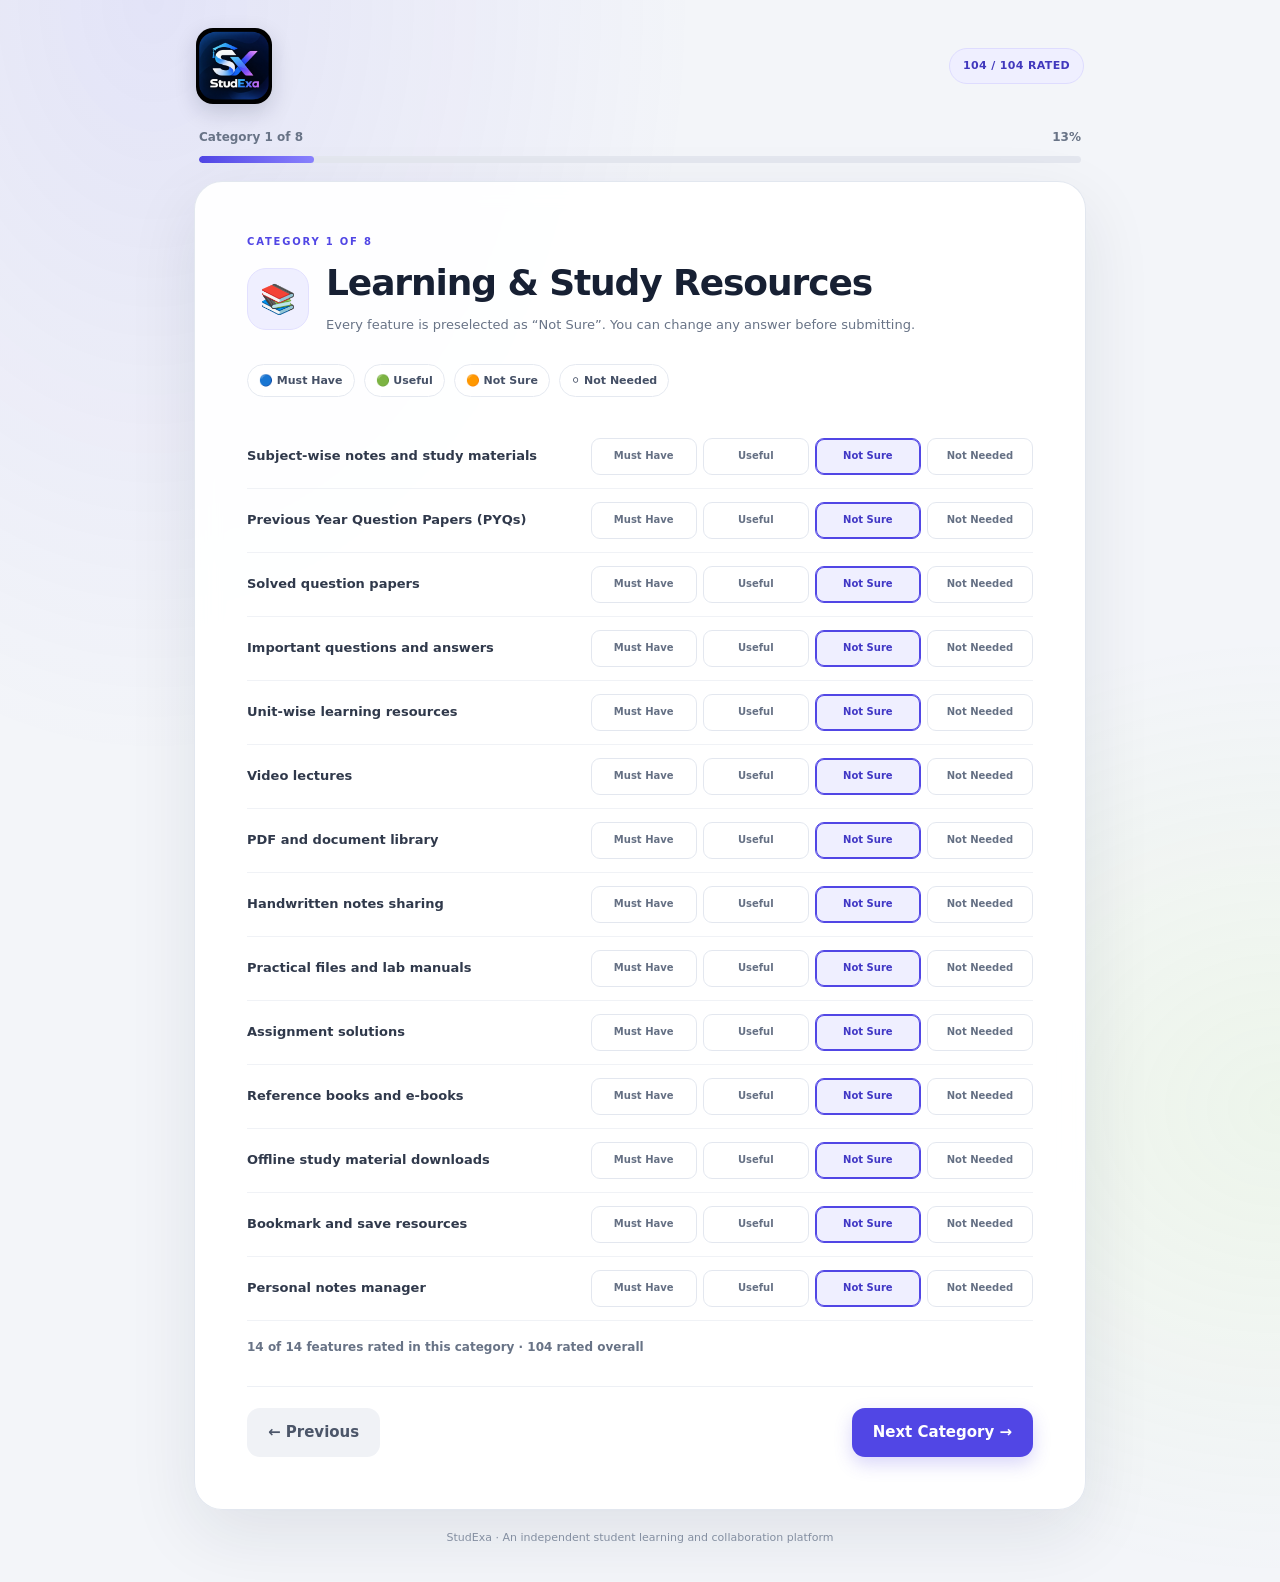
==== feedback.html @ 73abe50e "Add files via upload" ====
<!DOCTYPE html>
<html lang="en">
<head>
<meta charset="UTF-8">
<meta name="viewport" content="width=device-width, initial-scale=1">
<meta name="theme-color" content="#171a35">
<title>StudExa | Feature Wishlist</title>
<style>
:root{
  --bg:#f3f5f9;--surface:#fff;--ink:#172033;--muted:#687386;--line:#e5e9f0;
  --brand:#5146e5;--brand-dark:#3e35c7;--brand-soft:#efefff;--accent:#b8f36b;
  --success:#167653;--shadow:0 24px 70px rgba(23,32,51,.09);
}
*{box-sizing:border-box}
html{min-height:100%;background:var(--bg)}
body{margin:0;min-height:100vh;color:var(--ink);font:15px/1.55 Inter,ui-sans-serif,system-ui,-apple-system,BlinkMacSystemFont,"Segoe UI",sans-serif;background:radial-gradient(ellipse at 12% 0%,rgba(81,70,229,.10),transparent 34%),radial-gradient(ellipse at 100% 70%,rgba(184,243,107,.10),transparent 30%),var(--bg)}
button,textarea,select{font:inherit}
.shell{max-width:940px;margin:0 auto;padding:28px 24px 36px;min-height:100vh;display:flex;flex-direction:column}
.top{display:flex;align-items:center;justify-content:space-between;margin:0 2px 24px}
.brand{display:flex;align-items:center;gap:12px;font-weight:850;letter-spacing:-.5px;font-size:19px}
.brand-logo{display:block;width:76px;height:76px;object-fit:contain;border-radius:17px;box-shadow:0 8px 22px rgba(8,18,55,.16)}
.top-tag{font-size:11px;color:#4138bd;background:var(--brand-soft);border:1px solid #dedcff;padding:8px 13px;border-radius:999px;font-weight:850;letter-spacing:.35px}
.progress-wrap{margin:0 2px 18px;padding:0 3px}
.progress-meta{display:flex;justify-content:space-between;color:var(--muted);font-size:12px;font-weight:700;margin-bottom:9px}
.track{height:7px;background:#e4e7ef;border-radius:30px;overflow:hidden}
.fill{height:100%;width:0;background:linear-gradient(90deg,var(--brand),#8a82ff);border-radius:30px;transition:width .3s ease}
.card{background:rgba(255,255,255,.94);border:1px solid rgba(225,230,239,.95);border-radius:28px;padding:clamp(25px,5vw,52px);box-shadow:var(--shadow);flex:1;min-height:520px;backdrop-filter:blur(12px)}
.kicker{font-size:10px;letter-spacing:1.8px;text-transform:uppercase;color:var(--brand);font-weight:900;margin-bottom:14px}
h1{font-size:clamp(34px,6vw,54px);letter-spacing:-2px;line-height:1.04;margin:0 0 17px;max-width:620px}
h2{font-size:clamp(25px,4vw,36px);letter-spacing:-1.1px;line-height:1.12;margin:0 0 12px;max-width:680px}
p{color:var(--muted);margin:0;max-width:690px}
.welcome-art{margin:36px 0 28px;display:grid;grid-template-columns:repeat(3,1fr);gap:13px}
.art-tile{background:linear-gradient(145deg,#f8f8ff,#f0f0ff);border:1px solid #e6e5ff;border-radius:20px;padding:24px 12px;text-align:left;min-height:118px;display:flex;flex-direction:column;justify-content:space-between}
.art-tile span{font-size:30px;display:block}
.art-tile b{font-size:13px;color:#39358d;letter-spacing:.1px}
.note{font-size:12px;color:#596579;background:#f7f8fb;border:1px solid #e9edf3;border-radius:15px;padding:14px 16px;margin-top:22px}
.category-head{display:flex;align-items:center;gap:17px;margin-bottom:28px}
.category-icon{width:62px;height:62px;border-radius:19px;background:var(--brand-soft);display:grid;place-items:center;font-size:29px;flex:none;border:1px solid #e2e0ff}
.category-head .kicker{margin-bottom:6px}
.category-head p{font-size:13px}
.options{display:grid;grid-template-columns:1fr 1fr;gap:11px}
.option{display:flex;align-items:flex-start;gap:12px;border:1px solid var(--line);border-radius:15px;padding:15px 14px;min-height:62px;cursor:pointer;transition:border-color .16s,background .16s,transform .16s,box-shadow .16s;background:#fff}
.option:hover{border-color:#bcb7ff;background:#fbfbff;transform:translateY(-1px)}
.option.selected{border-color:var(--brand);background:#f4f3ff;box-shadow:inset 0 0 0 1px rgba(81,70,229,.08)}
.option input{appearance:none;width:19px;height:19px;border:1.6px solid #c4cad6;border-radius:6px;margin:1px 0 0;flex:none;display:grid;place-items:center;background:#fff}
.option input:checked{background:var(--brand);border-color:var(--brand)}
.option input:checked:after{content:"✓";font-size:13px;color:white;font-weight:950}
.option span{font-size:13px;font-weight:650;color:#30394b;line-height:1.4}
.option.selected span{color:#3932a5}
.selection-info{font-size:12px;color:var(--muted);margin-top:17px;font-weight:700}
textarea{width:100%;min-height:165px;border:1px solid var(--line);border-radius:16px;padding:16px;resize:vertical;outline:none;color:var(--ink);margin-top:20px;background:#fcfcfe}
textarea:focus,.choice-select:focus{border-color:#aaa4ff;box-shadow:0 0 0 4px rgba(81,70,229,.10)}
.nav{display:flex;justify-content:space-between;gap:12px;margin-top:30px;padding-top:21px;border-top:1px solid #edf0f5}
.btn{border:0;border-radius:13px;padding:13px 21px;font-weight:800;cursor:pointer;transition:transform .16s,background .16s,box-shadow .16s}
.btn:disabled{opacity:.45;cursor:not-allowed}
.btn:not(:disabled):active{transform:scale(.98)}
.back{background:#f0f2f6;color:#4c5669}
.back:hover{background:#e7eaf1}
.next{background:var(--brand);color:white;box-shadow:0 7px 18px rgba(81,70,229,.22)}
.next:hover{background:var(--brand-dark);box-shadow:0 9px 22px rgba(81,70,229,.28)}
.summary-list{display:grid;gap:13px;margin-top:22px}
.summary-group{border:1px solid var(--line);border-radius:16px;padding:16px 17px;background:#fff}
.summary-group h3{font-size:13px;margin:0 0 8px;color:#202b40}
.summary-group p{font-size:12px;color:#586477;line-height:1.65}
.empty{font-size:13px;color:#9299a8;font-style:italic}
.success{display:none;margin-top:15px;padding:12px;border-radius:11px;background:#eaf7f0;color:var(--success);font-size:13px}
.footer{text-align:center;font-size:11px;color:#8a94a6;padding:19px 5px 0}
.choice-select{width:100%;border:1px solid var(--line);border-radius:12px;padding:10px 12px;background:#fff;color:var(--ink);font:inherit;outline:none}
.priority-list{display:grid;gap:10px;margin-top:22px}
.priority-row{border:1px solid var(--line);border-radius:15px;padding:13px 14px;display:grid;grid-template-columns:1fr 170px;gap:14px;align-items:center;background:#fff}
.priority-row span{font-size:13px;font-weight:700;color:#30394b}
.small-help{font-size:12px;color:var(--muted);margin-top:10px}
.submit-status{font-size:13px;margin-top:14px;color:var(--muted)}
.submit-status.error{color:#b42318}
.submit-status.ok{color:var(--success)}
@media(max-width:680px){
 .shell{padding:16px 13px 24px}
 .top{margin-bottom:18px}
 .brand{font-size:17px}
 .brand-logo{width:66px;height:66px;border-radius:15px}
 .card{padding:25px 19px;border-radius:22px;min-height:unset}
 .options{grid-template-columns:1fr;gap:9px}
 .option{padding:14px 13px;min-height:54px}
 .welcome-art{gap:8px;margin:27px 0 22px}
 .art-tile{padding:14px 12px;min-height:95px;border-radius:15px}
 .art-tile span{font-size:25px}
 .art-tile b{font-size:11px}
 .category-head{align-items:flex-start;gap:12px}
 .category-icon{width:49px;height:49px;border-radius:15px;font-size:24px}
 .priority-row{grid-template-columns:1fr;gap:8px}
 .nav{margin-top:24px;padding-top:17px}
 .btn{padding:12px 15px;font-size:13px}
}
@media(max-width:390px){.top-tag{font-size:9px;padding:7px 9px}.card{padding:22px 15px}.nav{gap:8px}.btn{padding:11px 12px}}

.rating-intro{display:flex;flex-wrap:wrap;gap:9px;margin:22px 0 28px}
.rating-key{display:flex;align-items:center;gap:7px;border:1px solid var(--line);background:#fff;border-radius:999px;padding:7px 11px;font-size:11px;font-weight:750;color:#455066}
.rating-dot{width:9px;height:9px;border-radius:50%;background:var(--brand)}
.category-section{margin:30px 0 0}
.category-title{display:flex;align-items:center;gap:12px;margin-bottom:13px;padding-bottom:12px;border-bottom:1px solid #edf0f5}
.category-title .emoji{width:40px;height:40px;border-radius:13px;background:var(--brand-soft);display:grid;place-items:center;font-size:21px;flex:none}
.category-title h3{margin:0;font-size:19px;letter-spacing:-.35px}
.category-title small{display:block;color:var(--muted);font-size:11px;font-weight:650;margin-top:2px}
.feature-row{display:grid;grid-template-columns:minmax(180px,1fr) minmax(390px,1.35fr);align-items:center;gap:16px;padding:13px 0;border-bottom:1px solid #f0f2f6}
.feature-name{font-size:13px;font-weight:700;color:#30394b}
.rating-options{display:grid;grid-template-columns:repeat(4,minmax(0,1fr));gap:6px}
.rating-option{position:relative;display:block;cursor:pointer}
.rating-option input{position:absolute;opacity:0;pointer-events:none}
.rating-option span{min-height:37px;padding:7px 5px;display:flex;align-items:center;justify-content:center;text-align:center;border:1px solid #e3e7ef;border-radius:9px;background:#fff;color:#657084;font-size:10px;font-weight:750;line-height:1.2;transition:.15s}
.rating-option input:checked+span{background:#efefff;border-color:var(--brand);color:#4037c5;box-shadow:inset 0 0 0 1px var(--brand)}
.rating-option:focus-within span{outline:3px solid rgba(81,70,229,.14)}
.survey-actions{margin-top:28px;padding-top:23px;border-top:1px solid #edf0f5}
.survey-submit{width:100%;min-height:52px;font-size:15px}
.rating-progress{margin:16px 0 0;color:var(--muted);font-size:12px;font-weight:700}
.idea-label{display:block;font-weight:800;font-size:14px;margin:28px 0 8px}
@media(max-width:760px){.feature-row{grid-template-columns:1fr;gap:9px;padding:13px 0}.rating-options{grid-template-columns:repeat(4,minmax(0,1fr));gap:5px}.rating-option span{font-size:9px;min-height:38px;padding:6px 2px}.category-title h3{font-size:17px}}
@media(max-width:600px){.rating-options{grid-template-columns:repeat(2,minmax(0,1fr))}.rating-option span{font-size:11px;min-height:36px}}


.required-warning{color:#b42318!important}.missing-rating{background:#fff7f6;border-radius:12px;padding-left:10px;padding-right:10px}\n/* Mobile usability and larger touch targets */
@media(max-width:680px){
  .feature-row{
    grid-template-columns:minmax(0,1fr);
    gap:10px;
    padding:15px 0;
    align-items:start;
  }
  .feature-name{font-size:14px;line-height:1.45}
  .rating-options{grid-template-columns:repeat(2,minmax(0,1fr));gap:8px}
  .rating-option span{
    min-height:44px;
    padding:10px 8px;
    font-size:12px;
    border-radius:11px;
  }
  .rating-intro{gap:7px;margin:18px 0 20px}
  .rating-key{font-size:10px;padding:7px 9px}
  .category-head{margin-bottom:20px}
  .nav{position:sticky;bottom:0;background:rgba(255,255,255,.96);backdrop-filter:blur(12px);margin-left:-19px;margin-right:-19px;padding:14px 19px calc(14px + env(safe-area-inset-bottom));z-index:5}
  .nav .btn{flex:1;min-height:46px}
  .submit-status{overflow-wrap:anywhere}
}
@media(max-width:390px){
  .rating-option span{font-size:11px;padding:9px 5px}
  .category-head h2{font-size:23px}
  .top-tag{white-space:nowrap}
}

</style>
</head>
<body>
<main class="shell">
  <header class="top">
    <div class="brand"><img class="brand-logo" src="[data-uri]" alt="StudExa logo"></div>
    <span class="top-tag" id="totalSelectedBadge">0 FEATURES SELECTED</span>
  </header>
  <div class="progress-wrap" id="progressWrap" hidden>
    <div class="progress-meta"><span id="stepLabel">Category 1 of 8</span><span id="progressPercent">0%</span></div>
    <div class="track"><div class="fill" id="progressFill"></div></div>
  </div>
  <section class="card" id="screen" aria-live="polite"></section>
  <footer class="footer">StudExa · An independent student learning and collaboration platform</footer>
</main>
<script type="module">
const firebaseConfig={apiKey:"AIzaSyDFv6fVYAH8S95BQQiL_O3RfxHeDN9xOVA",authDomain:"studexa-34e5e.firebaseapp.com",projectId:"studexa-34e5e",storageBucket:"studexa-34e5e.firebasestorage.app",messagingSenderId:"19084261222",appId:"1:19084261222:web:2027be239be551dd383aa7",measurementId:"G-KYPD2FM2B4"};
const categories=[
{key:"learningResources",icon:"📚",title:"Learning & Study Resources",items:["Subject-wise notes and study materials","Previous Year Question Papers (PYQs)","Solved question papers","Important questions and answers","Unit-wise learning resources","Video lectures","PDF and document library","Handwritten notes sharing","Practical files and lab manuals","Assignment solutions","Reference books and e-books","Offline study material downloads","Bookmark and save resources","Personal notes manager"]},
{key:"exams",icon:"📝",title:"Exams & Assessment",items:["Online mock tests","Unit-wise tests","Subject-wise examinations","Full syllabus examinations","Timed examinations","Previous paper practice","Automatic result generation","Detailed performance analysis","Answer explanations","Question bank","Randomized question papers","Daily practice questions","Negative marking practice","Exam schedule and reminders"]},
{key:"quizGamification",icon:"⚔️",title:"Quiz & Gamification",items:["Real-time Quiz Battles","One-versus-one challenges","Group quiz competitions","Daily quiz challenges","Weekly competitions","XP and reward system","Student leaderboard","Department-wise rankings","Daily streak system","Achievement badges","Learning milestones","Competition history","Friend challenges"]},
{key:"aiLearning",icon:"🤖",title:"AI-Powered Learning",items:["AI Study Assistant","AI Doubt Solver","AI Notes Generator","PDF Summarizer","AI Quiz Generator","AI Flashcard Generator","AI Answer Evaluator","AI Explanation of Difficult Topics","Personalized Learning Recommendations","AI Study Planner","Image-to-Question Solver","Voice-based Learning Assistant"]},
{key:"community",icon:"👥",title:"Student Community & Collaboration",items:["Student discussion forum","Subject-wise discussion groups","Ask Questions / Clear Doubts","Peer-to-peer learning","Study group creation","Resource sharing","Student-to-student messaging","Find study partners","Public question discussions","Community polls","Faculty discussion spaces","Collaborative study sessions"]},
{key:"career",icon:"🎓",title:"Career & Professional Development",items:["Internship opportunities","Job opportunities","Placement preparation","Resume builder","Portfolio builder","Aptitude practice","Coding practice","Technical interview preparation","Mock interviews","Certification opportunities","Hackathon listings","Competition announcements","Career guidance","Skill development roadmaps"]},
{key:"campusUtilities",icon:"🏫",title:"Campus & College Utilities",items:["College announcements","Department announcements","Event notifications","Campus event calendar","Lost and found","Campus navigation","Faculty directory","Department directory","College contact directory","Student feedback system","Complaint and grievance portal","Campus facility information","Club and community information"]},
{key:"offlineSmart",icon:"📱",title:"Offline & Smart Features",items:["Offline access to notes","Offline PYQ access","Offline quiz practice","Automatic background synchronization","Low-data mode","Download manager","Cross-device synchronization","Dark mode","Customizable dashboard","Multi-device login","Push notifications","Multilingual interface"]}
];
const choices=[{value:"must_have",label:"Must Have"},{value:"useful",label:"Useful"},{value:"not_sure",label:"Not Sure"},{value:"not_needed",label:"Not Needed"}];
// Every feature starts with a neutral default selection. Students can change any answer.
const ratings={};
categories.forEach(category=>category.items.forEach(feature=>{ratings[feature]="not_sure";}));
let customIdea="",submitting=false,firebaseServices=null,categoryIndex=0,phase="categories";
const screen=document.getElementById("screen"),badge=document.getElementById("totalSelectedBadge");
const totalFeatures=categories.reduce((n,c)=>n+c.items.length,0);
function ratedCount(){return Object.keys(ratings).length;}
function categoryRatedCount(c){return c.items.filter(f=>ratings[f]).length;}
function updateHeader(){
 badge.textContent=`${ratedCount()} / ${totalFeatures} RATED`;
 const wrap=document.getElementById("progressWrap");
 if(!wrap)return;
 if(phase==="welcome"||phase==="submitted"){wrap.hidden=true;return;}
 if(phase==="categories"){
  wrap.hidden=false;
  const step=categoryIndex+1,pct=Math.round(step/categories.length*100);
  document.getElementById("stepLabel").textContent=`Category ${step} of ${categories.length}`;
  document.getElementById("progressPercent").textContent=`${pct}%`;
  document.getElementById("progressFill").style.width=`${pct}%`;
 }else if(phase==="idea"||phase==="review"){
  wrap.hidden=false;
  const pct=phase==="idea"?92:100;
  document.getElementById("stepLabel").textContent=phase==="idea"?"Final step · Suggestions":"Final step · Review";
  document.getElementById("progressPercent").textContent=`${pct}%`;
  document.getElementById("progressFill").style.width=`${pct}%`;
 }
}
function nav(backText,nextText,nextFn,backFn){
 const n=document.createElement("div");n.className="nav";
 const b=document.createElement("button");b.className="btn back";b.textContent=backText;b.onclick=backFn;
 const f=document.createElement("button");f.className="btn next";f.textContent=nextText;f.onclick=nextFn;
 n.append(b,f);return n;
}
function renderCategory(){
 const c=categories[categoryIndex];
 screen.innerHTML=`<div class="kicker">Category ${categoryIndex+1} of ${categories.length}</div><div class="category-head"><div class="category-icon">${c.icon}</div><div><h2>${c.title}</h2><p>Every feature is preselected as “Not Sure”. You can change any answer before submitting.</p></div></div><div class="rating-intro"><div class="rating-key">🔵 Must Have</div><div class="rating-key">🟢 Useful</div><div class="rating-key">🟠 Not Sure</div><div class="rating-key">⚪ Not Needed</div></div><div id="featureRows"></div><div class="selection-info" id="categoryCount"></div>`;
 const rows=screen.querySelector("#featureRows");
 c.items.forEach((feature,i)=>{
  const row=document.createElement("div");row.className="feature-row";
  const name=document.createElement("div");name.className="feature-name";name.textContent=feature;
  const options=document.createElement("div");options.className="rating-options";
  choices.forEach(choice=>{
   const label=document.createElement("label");label.className="rating-option";
   const input=document.createElement("input");input.type="radio";input.name=`rating-${c.key}-${i}`;input.value=choice.value;input.checked=ratings[feature]===choice.value;
   input.addEventListener("change",()=>{ratings[feature]=choice.value;row.classList.remove("missing-rating");const counter=document.getElementById("categoryCount");if(counter)counter.classList.remove("required-warning");updateCounts();});
   const span=document.createElement("span");span.textContent=choice.label;label.append(input,span);options.append(label);
  });
  row.append(name,options);rows.append(row);
 });
 screen.querySelector("#categoryCount").textContent=`${categoryRatedCount(c)} of ${c.items.length} features rated in this category · ${ratedCount()} rated overall`;
 const back=()=>{if(categoryIndex===0){phase="welcome";render();}else{categoryIndex--;render();}};
 const next=()=>{
  const missing=c.items.filter(feature=>!ratings[feature]);
  if(missing.length){
   const countBox=document.getElementById("categoryCount");
   countBox.textContent=`Please rate all ${c.items.length} features. ${missing.length} still need a rating.`;
   countBox.classList.add("required-warning");
   const firstMissing=c.items.findIndex(feature=>!ratings[feature]);
   const firstRow=rows.children[firstMissing];
   if(firstRow){firstRow.scrollIntoView({behavior:"smooth",block:"center"});firstRow.classList.add("missing-rating");}
   return;
  }
  if(categoryIndex<categories.length-1){categoryIndex++;render();}
  else{phase="idea";render();}
};
 screen.append(nav("← Previous",categoryIndex===categories.length-1?"Continue →":"Next Category →",next,back));
 updateHeader();
}
function updateCounts(){
 const c=categories[categoryIndex];
 const count=document.getElementById("categoryCount");
 if(count)count.textContent=`${categoryRatedCount(c)} of ${c.items.length} features rated in this category · ${ratedCount()} rated overall`;
 updateHeader();
}
function renderWelcome(){
 screen.innerHTML=`<div class="kicker">Your voice matters</div><h1>Help shape StudExa.</h1><p>Rate the features you'd like to see in StudExa. We'll show one category at a time, with all its features together.</p><div class="welcome-art"><div class="art-tile"><span>📚</span><b>Learn</b></div><div class="art-tile"><span>⚔️</span><b>Compete</b></div><div class="art-tile"><span>🤝</span><b>Connect</b></div></div><div class="rating-intro"><div class="rating-key">🔵 Must Have</div><div class="rating-key">🟢 Useful</div><div class="rating-key">🟠 Not Sure</div><div class="rating-key">⚪ Not Needed</div></div><div class="note">There are 8 categories and 104 features. Each starts as “Not Sure”; change any answer to match your preference. Your answers are submitted together at the end. No personal details are collected.</div>`;
 screen.append(nav("","Start Survey →",()=>{phase="categories";categoryIndex=0;render();},()=>{}));
}
function renderIdea(){
 screen.innerHTML=`<div class="kicker">One last thing</div><h2>Any feature idea or suggestion?</h2><p>Is there anything missing from the list, or anything else you'd like StudExa to include? This is optional.</p><textarea id="customIdea" placeholder="I wish StudExa could..."></textarea><div class="note">Your 104 required ratings and optional suggestion will be submitted together only when you press Submit Survey.</div>`;
 const ta=screen.querySelector("#customIdea");ta.value=customIdea;ta.addEventListener("input",()=>customIdea=ta.value);
 screen.append(nav("← Previous Category","Review Responses →",()=>{
  customIdea=ta.value;
  const missing=categories.flatMap(c=>c.items.filter(feature=>!ratings[feature]));
  if(missing.length){
   const firstCategory=categories.findIndex(c=>c.items.some(feature=>!ratings[feature]));
   phase="categories";categoryIndex=firstCategory;render();
   const c=categories[firstCategory],remaining=c.items.filter(feature=>!ratings[feature]).length;
   const countBox=document.getElementById("categoryCount");
   if(countBox){countBox.textContent=`Please rate all features in this category. ${remaining} still need a rating.`;countBox.classList.add("required-warning");}
   return;
  }
  phase="review";render();
},()=>{customIdea=ta.value;phase="categories";categoryIndex=categories.length-1;render();}));
 updateHeader();
}
function renderReview(){
 const counts={must_have:0,useful:0,not_sure:0,not_needed:0};
 Object.values(ratings).forEach(v=>counts[v]++);
 screen.innerHTML=`<div class="kicker">Review your answers</div><h2>Ready to submit?</h2><p>Here's a summary of your feature ratings. You can go back to change anything before submitting.</p><div class="summary-list" id="reviewSummary"></div><div class="note">${ratedCount()} of ${totalFeatures} features rated. All required ratings are complete.</div><div id="submitStatus" class="submit-status" aria-live="polite"></div>`;
 const list=screen.querySelector("#reviewSummary");
 categories.forEach(c=>{
  const rated=c.items.filter(f=>ratings[f]);if(!rated.length)return;
  const box=document.createElement("div");box.className="summary-group";
  const h=document.createElement("h3");h.textContent=`${c.icon} ${c.title} · ${rated.length}/${c.items.length} rated`;
  const p=document.createElement("p");p.textContent=rated.map(f=>`${f}: ${choices.find(x=>x.value===ratings[f]).label}`).join(" · ");
  box.append(h,p);list.append(box);
 });
 const countBox=document.createElement("div");countBox.className="summary-group";
 const h=document.createElement("h3");h.textContent="Overall rating summary";
 const p=document.createElement("p");p.textContent=`Must Have: ${counts.must_have} · Useful: ${counts.useful} · Not Sure: ${counts.not_sure} · Not Needed: ${counts.not_needed}`;
 countBox.append(h,p);list.append(countBox);
 if(customIdea.trim()){const box=document.createElement("div");box.className="summary-group";const hh=document.createElement("h3");hh.textContent="💡 Your suggestion";const pp=document.createElement("p");pp.textContent=customIdea.trim();box.append(hh,pp);list.append(box);}
 const actions=nav("← Back","Submit Survey →",submitSurvey,()=>{phase="idea";render();});
 actions.querySelector(".next").id="submitButton";screen.append(actions);updateHeader();
}
function render(){
 if(phase==="welcome"){renderWelcome();updateHeader();}
 else if(phase==="categories")renderCategory();
 else if(phase==="idea")renderIdea();
 else renderReview();
}
function toFirestoreFields(obj){
 const out={};
 for(const [key,value] of Object.entries(obj)){
  if(value===null)out[key]={nullValue:null};
  else if(typeof value==="string")out[key]={stringValue:value};
  else if(typeof value==="number")out[key]={integerValue:String(value)};
  else if(typeof value==="boolean")out[key]={booleanValue:value};
  else if(Array.isArray(value))out[key]={arrayValue:{values:value.map(v=>typeof v==="string"?{stringValue:v}:{mapValue:{fields:toFirestoreFields(v)}})}};
  else if(typeof value==="object")out[key]={mapValue:{fields:toFirestoreFields(value)}};
 }
 return out;
}
function buildPayload(){
 const featureRatings={},categorySummary={},overallCounts={must_have:0,useful:0,not_sure:0,not_needed:0,unrated:0};
 categories.forEach(c=>{
  const values={},counts={must_have:0,useful:0,not_sure:0,not_needed:0,unrated:0};
  c.items.forEach(feature=>{
   const value=ratings[feature]||"unrated";values[feature]=value;counts[value]++;overallCounts[value]++;
  });
  featureRatings[c.key]=values;categorySummary[c.key]={title:c.title,...counts};
 });
 return {schemaVersion:4,featureRatings,categorySummary,totalFeatures,totalRated:ratedCount(),overallCounts,customIdea:customIdea.trim(),submittedAt:null};
}
async function submitSurvey(){
 const status=document.getElementById("submitStatus"),button=document.getElementById("submitButton");if(submitting)return;
 if(ratedCount()!==totalFeatures){status.textContent=`Please complete all ${totalFeatures} feature ratings before submitting.`;status.className="submit-status error";return;}
 submitting=true;button.disabled=true;button.textContent="Submitting…";status.textContent="Connecting to Firebase and submitting your responses…";status.className="submit-status";
 try{
  const payload=buildPayload();
  const firestoreFields=toFirestoreFields(payload);
  delete firestoreFields.submittedAt;
  const documentId=crypto.randomUUID();
  const documentName=`projects/${firebaseConfig.projectId}/databases/(default)/documents/studexa_feature_surveys/${documentId}`;
  const endpoint=`https://firestore.googleapis.com/v1/projects/${firebaseConfig.projectId}/databases/(default)/documents:commit?key=${encodeURIComponent(firebaseConfig.apiKey)}`;
  const response=await fetch(endpoint,{
    method:"POST",
    headers:{"Content-Type":"application/json"},
    body:JSON.stringify({writes:[{
      update:{name:documentName,fields:firestoreFields},
      updateTransforms:[{fieldPath:"submittedAt",setToServerValue:"REQUEST_TIME"}],
      currentDocument:{exists:false}
    }]})
  });
  const result=await response.json().catch(()=>({}));
  if(!response.ok) throw new Error(`${result?.error?.status||"Firestore error"}: ${result?.error?.message||`HTTP ${response.status}`}`);
  phase="submitted";screen.innerHTML=`<div class="kicker">Response received</div><h1>Thank you! 🎉</h1><p>Your feature ratings have been submitted successfully. Your feedback will help us prioritise the StudExa roadmap.</p><div class="note">Your response has been saved. No personal details were collected.</div>`;
  badge.textContent="SUBMITTED";document.getElementById("progressWrap").hidden=true;
 }catch(error){
  submitting=false;button.disabled=false;button.textContent="Retry Submission →";
  const errorCode=error?.code||"unknown";
  const errorMessage=error?.message||"No additional error details were provided.";
  status.textContent=`Submission failed (${errorCode}): ${errorMessage}. Your ratings are still here; you can retry.`;
  status.className="submit-status error";console.error("StudExa survey submission failed:",error);
 }
}
render();
</script>
</body>
</html>
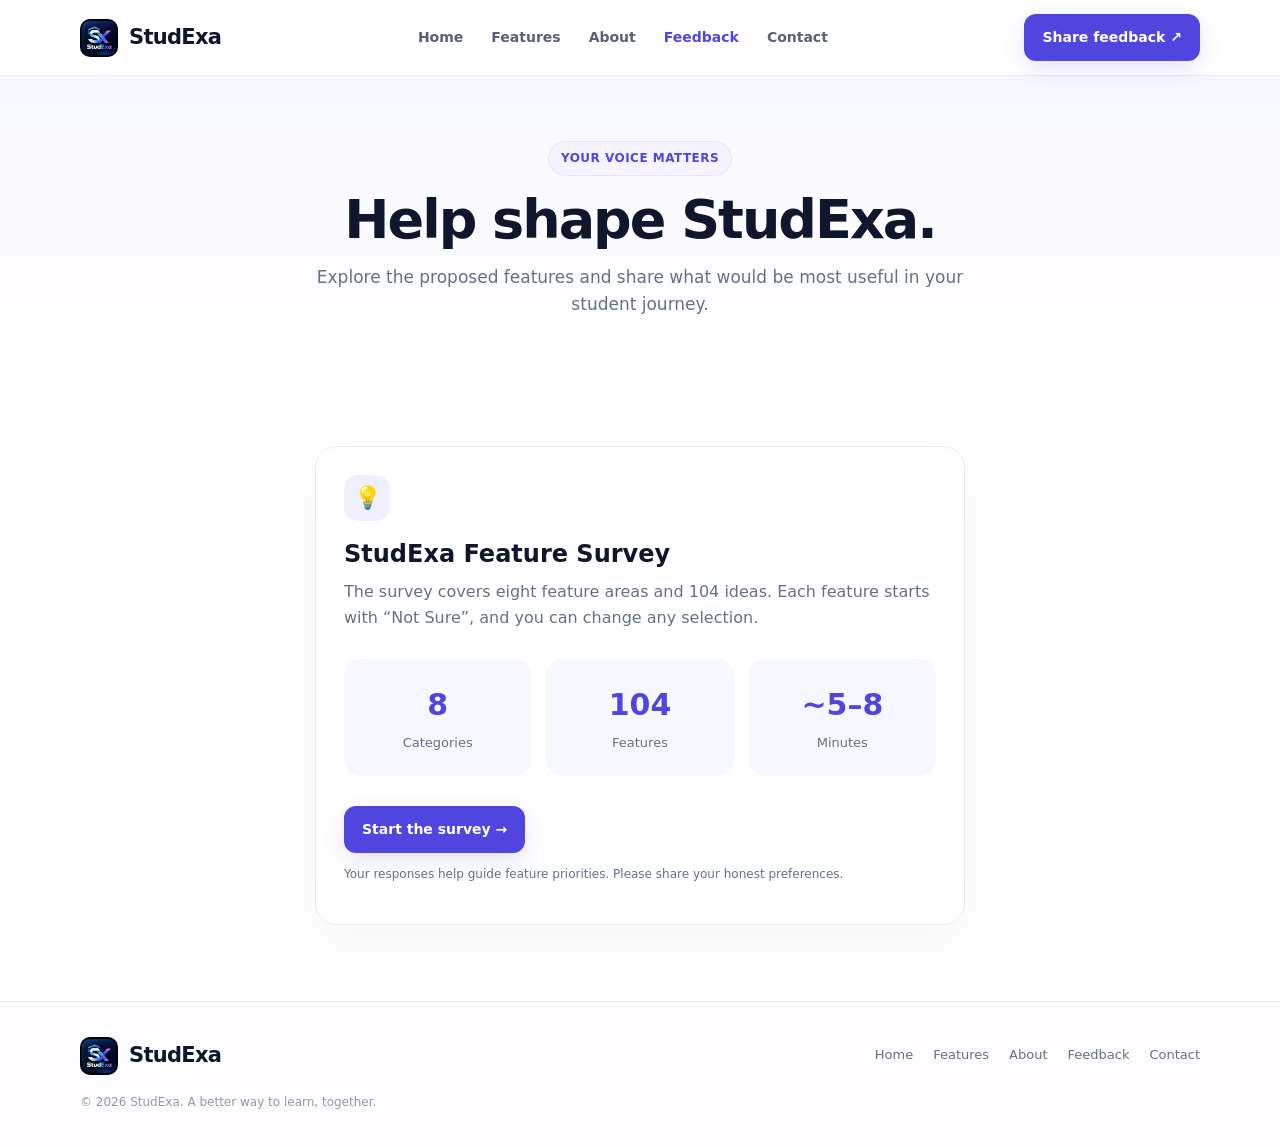
==== commit 3f9ccc34: "Add files via upload" ====
--- a/feedback.html
+++ b/feedback.html
@@ -1,357 +1,8 @@
-<!DOCTYPE html>
-<html lang="en">
-<head>
-<meta charset="UTF-8">
-<meta name="viewport" content="width=device-width, initial-scale=1">
-<meta name="theme-color" content="#171a35">
-<title>StudExa | Feature Wishlist</title>
-<style>
-:root{
-  --bg:#f3f5f9;--surface:#fff;--ink:#172033;--muted:#687386;--line:#e5e9f0;
-  --brand:#5146e5;--brand-dark:#3e35c7;--brand-soft:#efefff;--accent:#b8f36b;
-  --success:#167653;--shadow:0 24px 70px rgba(23,32,51,.09);
-}
-*{box-sizing:border-box}
-html{min-height:100%;background:var(--bg)}
-body{margin:0;min-height:100vh;color:var(--ink);font:15px/1.55 Inter,ui-sans-serif,system-ui,-apple-system,BlinkMacSystemFont,"Segoe UI",sans-serif;background:radial-gradient(ellipse at 12% 0%,rgba(81,70,229,.10),transparent 34%),radial-gradient(ellipse at 100% 70%,rgba(184,243,107,.10),transparent 30%),var(--bg)}
-button,textarea,select{font:inherit}
-.shell{max-width:940px;margin:0 auto;padding:28px 24px 36px;min-height:100vh;display:flex;flex-direction:column}
-.top{display:flex;align-items:center;justify-content:space-between;margin:0 2px 24px}
-.brand{display:flex;align-items:center;gap:12px;font-weight:850;letter-spacing:-.5px;font-size:19px}
-.brand-logo{display:block;width:76px;height:76px;object-fit:contain;border-radius:17px;box-shadow:0 8px 22px rgba(8,18,55,.16)}
-.top-tag{font-size:11px;color:#4138bd;background:var(--brand-soft);border:1px solid #dedcff;padding:8px 13px;border-radius:999px;font-weight:850;letter-spacing:.35px}
-.progress-wrap{margin:0 2px 18px;padding:0 3px}
-.progress-meta{display:flex;justify-content:space-between;color:var(--muted);font-size:12px;font-weight:700;margin-bottom:9px}
-.track{height:7px;background:#e4e7ef;border-radius:30px;overflow:hidden}
-.fill{height:100%;width:0;background:linear-gradient(90deg,var(--brand),#8a82ff);border-radius:30px;transition:width .3s ease}
-.card{background:rgba(255,255,255,.94);border:1px solid rgba(225,230,239,.95);border-radius:28px;padding:clamp(25px,5vw,52px);box-shadow:var(--shadow);flex:1;min-height:520px;backdrop-filter:blur(12px)}
-.kicker{font-size:10px;letter-spacing:1.8px;text-transform:uppercase;color:var(--brand);font-weight:900;margin-bottom:14px}
-h1{font-size:clamp(34px,6vw,54px);letter-spacing:-2px;line-height:1.04;margin:0 0 17px;max-width:620px}
-h2{font-size:clamp(25px,4vw,36px);letter-spacing:-1.1px;line-height:1.12;margin:0 0 12px;max-width:680px}
-p{color:var(--muted);margin:0;max-width:690px}
-.welcome-art{margin:36px 0 28px;display:grid;grid-template-columns:repeat(3,1fr);gap:13px}
-.art-tile{background:linear-gradient(145deg,#f8f8ff,#f0f0ff);border:1px solid #e6e5ff;border-radius:20px;padding:24px 12px;text-align:left;min-height:118px;display:flex;flex-direction:column;justify-content:space-between}
-.art-tile span{font-size:30px;display:block}
-.art-tile b{font-size:13px;color:#39358d;letter-spacing:.1px}
-.note{font-size:12px;color:#596579;background:#f7f8fb;border:1px solid #e9edf3;border-radius:15px;padding:14px 16px;margin-top:22px}
-.category-head{display:flex;align-items:center;gap:17px;margin-bottom:28px}
-.category-icon{width:62px;height:62px;border-radius:19px;background:var(--brand-soft);display:grid;place-items:center;font-size:29px;flex:none;border:1px solid #e2e0ff}
-.category-head .kicker{margin-bottom:6px}
-.category-head p{font-size:13px}
-.options{display:grid;grid-template-columns:1fr 1fr;gap:11px}
-.option{display:flex;align-items:flex-start;gap:12px;border:1px solid var(--line);border-radius:15px;padding:15px 14px;min-height:62px;cursor:pointer;transition:border-color .16s,background .16s,transform .16s,box-shadow .16s;background:#fff}
-.option:hover{border-color:#bcb7ff;background:#fbfbff;transform:translateY(-1px)}
-.option.selected{border-color:var(--brand);background:#f4f3ff;box-shadow:inset 0 0 0 1px rgba(81,70,229,.08)}
-.option input{appearance:none;width:19px;height:19px;border:1.6px solid #c4cad6;border-radius:6px;margin:1px 0 0;flex:none;display:grid;place-items:center;background:#fff}
-.option input:checked{background:var(--brand);border-color:var(--brand)}
-.option input:checked:after{content:"✓";font-size:13px;color:white;font-weight:950}
-.option span{font-size:13px;font-weight:650;color:#30394b;line-height:1.4}
-.option.selected span{color:#3932a5}
-.selection-info{font-size:12px;color:var(--muted);margin-top:17px;font-weight:700}
-textarea{width:100%;min-height:165px;border:1px solid var(--line);border-radius:16px;padding:16px;resize:vertical;outline:none;color:var(--ink);margin-top:20px;background:#fcfcfe}
-textarea:focus,.choice-select:focus{border-color:#aaa4ff;box-shadow:0 0 0 4px rgba(81,70,229,.10)}
-.nav{display:flex;justify-content:space-between;gap:12px;margin-top:30px;padding-top:21px;border-top:1px solid #edf0f5}
-.btn{border:0;border-radius:13px;padding:13px 21px;font-weight:800;cursor:pointer;transition:transform .16s,background .16s,box-shadow .16s}
-.btn:disabled{opacity:.45;cursor:not-allowed}
-.btn:not(:disabled):active{transform:scale(.98)}
-.back{background:#f0f2f6;color:#4c5669}
-.back:hover{background:#e7eaf1}
-.next{background:var(--brand);color:white;box-shadow:0 7px 18px rgba(81,70,229,.22)}
-.next:hover{background:var(--brand-dark);box-shadow:0 9px 22px rgba(81,70,229,.28)}
-.summary-list{display:grid;gap:13px;margin-top:22px}
-.summary-group{border:1px solid var(--line);border-radius:16px;padding:16px 17px;background:#fff}
-.summary-group h3{font-size:13px;margin:0 0 8px;color:#202b40}
-.summary-group p{font-size:12px;color:#586477;line-height:1.65}
-.empty{font-size:13px;color:#9299a8;font-style:italic}
-.success{display:none;margin-top:15px;padding:12px;border-radius:11px;background:#eaf7f0;color:var(--success);font-size:13px}
-.footer{text-align:center;font-size:11px;color:#8a94a6;padding:19px 5px 0}
-.choice-select{width:100%;border:1px solid var(--line);border-radius:12px;padding:10px 12px;background:#fff;color:var(--ink);font:inherit;outline:none}
-.priority-list{display:grid;gap:10px;margin-top:22px}
-.priority-row{border:1px solid var(--line);border-radius:15px;padding:13px 14px;display:grid;grid-template-columns:1fr 170px;gap:14px;align-items:center;background:#fff}
-.priority-row span{font-size:13px;font-weight:700;color:#30394b}
-.small-help{font-size:12px;color:var(--muted);margin-top:10px}
-.submit-status{font-size:13px;margin-top:14px;color:var(--muted)}
-.submit-status.error{color:#b42318}
-.submit-status.ok{color:var(--success)}
-@media(max-width:680px){
- .shell{padding:16px 13px 24px}
- .top{margin-bottom:18px}
- .brand{font-size:17px}
- .brand-logo{width:66px;height:66px;border-radius:15px}
- .card{padding:25px 19px;border-radius:22px;min-height:unset}
- .options{grid-template-columns:1fr;gap:9px}
- .option{padding:14px 13px;min-height:54px}
- .welcome-art{gap:8px;margin:27px 0 22px}
- .art-tile{padding:14px 12px;min-height:95px;border-radius:15px}
- .art-tile span{font-size:25px}
- .art-tile b{font-size:11px}
- .category-head{align-items:flex-start;gap:12px}
- .category-icon{width:49px;height:49px;border-radius:15px;font-size:24px}
- .priority-row{grid-template-columns:1fr;gap:8px}
- .nav{margin-top:24px;padding-top:17px}
- .btn{padding:12px 15px;font-size:13px}
-}
-@media(max-width:390px){.top-tag{font-size:9px;padding:7px 9px}.card{padding:22px 15px}.nav{gap:8px}.btn{padding:11px 12px}}
+<!doctype html>
+<html lang="en"><head><meta charset="utf-8"><meta name="viewport" content="width=device-width,initial-scale=1"><meta name="theme-color" content="#5145df"><meta name="description" content="StudExa — one connected space for learning, practice and student growth."><title>Feedback | StudExa</title><link rel="stylesheet" href="assets/style.css"></head>
+<body><header><div class="container nav"><a class="brand" href="index.html"><img src="assets/studexa-logo.png" alt="StudExa logo"><span>StudExa</span></a><button class="menu" aria-label="Toggle navigation" onclick="document.querySelector('.navlinks').classList.toggle('open')">☰</button><nav class="navlinks"><a class="" href="index.html">Home</a><a class="" href="features.html">Features</a><a class="" href="about.html">About</a><a class="active" href="feedback.html">Feedback</a><a class="" href="contact.html">Contact</a></nav><a class="nav-cta" href="feedback.html">Share feedback ↗</a></div></header>
 
-.rating-intro{display:flex;flex-wrap:wrap;gap:9px;margin:22px 0 28px}
-.rating-key{display:flex;align-items:center;gap:7px;border:1px solid var(--line);background:#fff;border-radius:999px;padding:7px 11px;font-size:11px;font-weight:750;color:#455066}
-.rating-dot{width:9px;height:9px;border-radius:50%;background:var(--brand)}
-.category-section{margin:30px 0 0}
-.category-title{display:flex;align-items:center;gap:12px;margin-bottom:13px;padding-bottom:12px;border-bottom:1px solid #edf0f5}
-.category-title .emoji{width:40px;height:40px;border-radius:13px;background:var(--brand-soft);display:grid;place-items:center;font-size:21px;flex:none}
-.category-title h3{margin:0;font-size:19px;letter-spacing:-.35px}
-.category-title small{display:block;color:var(--muted);font-size:11px;font-weight:650;margin-top:2px}
-.feature-row{display:grid;grid-template-columns:minmax(180px,1fr) minmax(390px,1.35fr);align-items:center;gap:16px;padding:13px 0;border-bottom:1px solid #f0f2f6}
-.feature-name{font-size:13px;font-weight:700;color:#30394b}
-.rating-options{display:grid;grid-template-columns:repeat(4,minmax(0,1fr));gap:6px}
-.rating-option{position:relative;display:block;cursor:pointer}
-.rating-option input{position:absolute;opacity:0;pointer-events:none}
-.rating-option span{min-height:37px;padding:7px 5px;display:flex;align-items:center;justify-content:center;text-align:center;border:1px solid #e3e7ef;border-radius:9px;background:#fff;color:#657084;font-size:10px;font-weight:750;line-height:1.2;transition:.15s}
-.rating-option input:checked+span{background:#efefff;border-color:var(--brand);color:#4037c5;box-shadow:inset 0 0 0 1px var(--brand)}
-.rating-option:focus-within span{outline:3px solid rgba(81,70,229,.14)}
-.survey-actions{margin-top:28px;padding-top:23px;border-top:1px solid #edf0f5}
-.survey-submit{width:100%;min-height:52px;font-size:15px}
-.rating-progress{margin:16px 0 0;color:var(--muted);font-size:12px;font-weight:700}
-.idea-label{display:block;font-weight:800;font-size:14px;margin:28px 0 8px}
-@media(max-width:760px){.feature-row{grid-template-columns:1fr;gap:9px;padding:13px 0}.rating-options{grid-template-columns:repeat(4,minmax(0,1fr));gap:5px}.rating-option span{font-size:9px;min-height:38px;padding:6px 2px}.category-title h3{font-size:17px}}
-@media(max-width:600px){.rating-options{grid-template-columns:repeat(2,minmax(0,1fr))}.rating-option span{font-size:11px;min-height:36px}}
+<main><section class="page-hero"><div class="container"><span class="eyebrow">Your voice matters</span><h1>Help shape StudExa.</h1><p>Explore the proposed features and share what would be most useful in your student journey.</p></div></section>
+<section class="section"><div class="container"><div class="form-card"><div class="card-icon">💡</div><h2 style="margin:14px 0 6px">StudExa Feature Survey</h2><p style="color:var(--muted);margin-top:0">The survey covers eight feature areas and 104 ideas. Each feature starts with “Not Sure”, and you can change any selection.</p><div class="stat-row"><div class="stat"><strong>8</strong><span>Categories</span></div><div class="stat"><strong>104</strong><span>Features</span></div><div class="stat"><strong>~5–8</strong><span>Minutes</span></div></div><div class="actions"><a class="btn" href="feature-survey.html">Start the survey →</a></div><p class="notice">Your responses help guide feature priorities. Please share your honest preferences.</p></div></div></section></main>
 
-
-.required-warning{color:#b42318!important}.missing-rating{background:#fff7f6;border-radius:12px;padding-left:10px;padding-right:10px}\n/* Mobile usability and larger touch targets */
-@media(max-width:680px){
-  .feature-row{
-    grid-template-columns:minmax(0,1fr);
-    gap:10px;
-    padding:15px 0;
-    align-items:start;
-  }
-  .feature-name{font-size:14px;line-height:1.45}
-  .rating-options{grid-template-columns:repeat(2,minmax(0,1fr));gap:8px}
-  .rating-option span{
-    min-height:44px;
-    padding:10px 8px;
-    font-size:12px;
-    border-radius:11px;
-  }
-  .rating-intro{gap:7px;margin:18px 0 20px}
-  .rating-key{font-size:10px;padding:7px 9px}
-  .category-head{margin-bottom:20px}
-  .nav{position:sticky;bottom:0;background:rgba(255,255,255,.96);backdrop-filter:blur(12px);margin-left:-19px;margin-right:-19px;padding:14px 19px calc(14px + env(safe-area-inset-bottom));z-index:5}
-  .nav .btn{flex:1;min-height:46px}
-  .submit-status{overflow-wrap:anywhere}
-}
-@media(max-width:390px){
-  .rating-option span{font-size:11px;padding:9px 5px}
-  .category-head h2{font-size:23px}
-  .top-tag{white-space:nowrap}
-}
-
-</style>
-</head>
-<body>
-<main class="shell">
-  <header class="top">
-    <div class="brand"><img class="brand-logo" src="[data-uri]